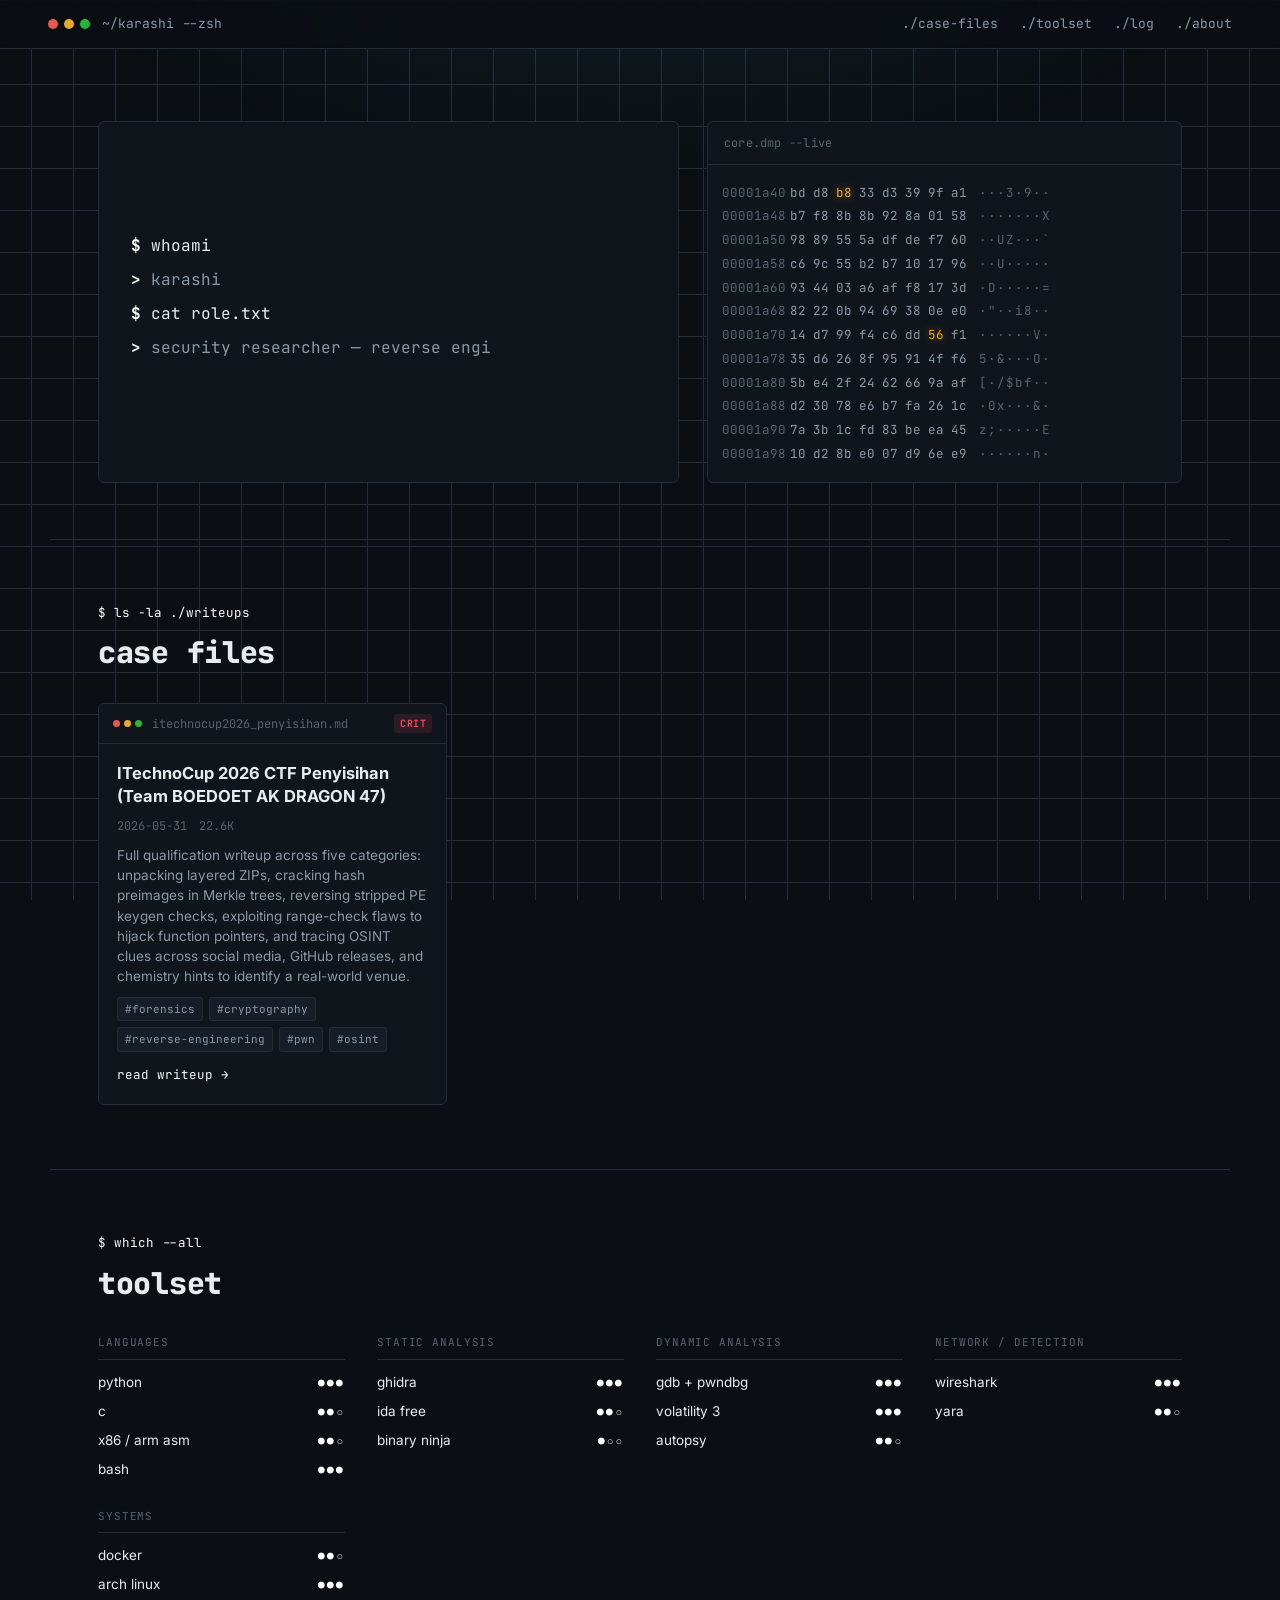
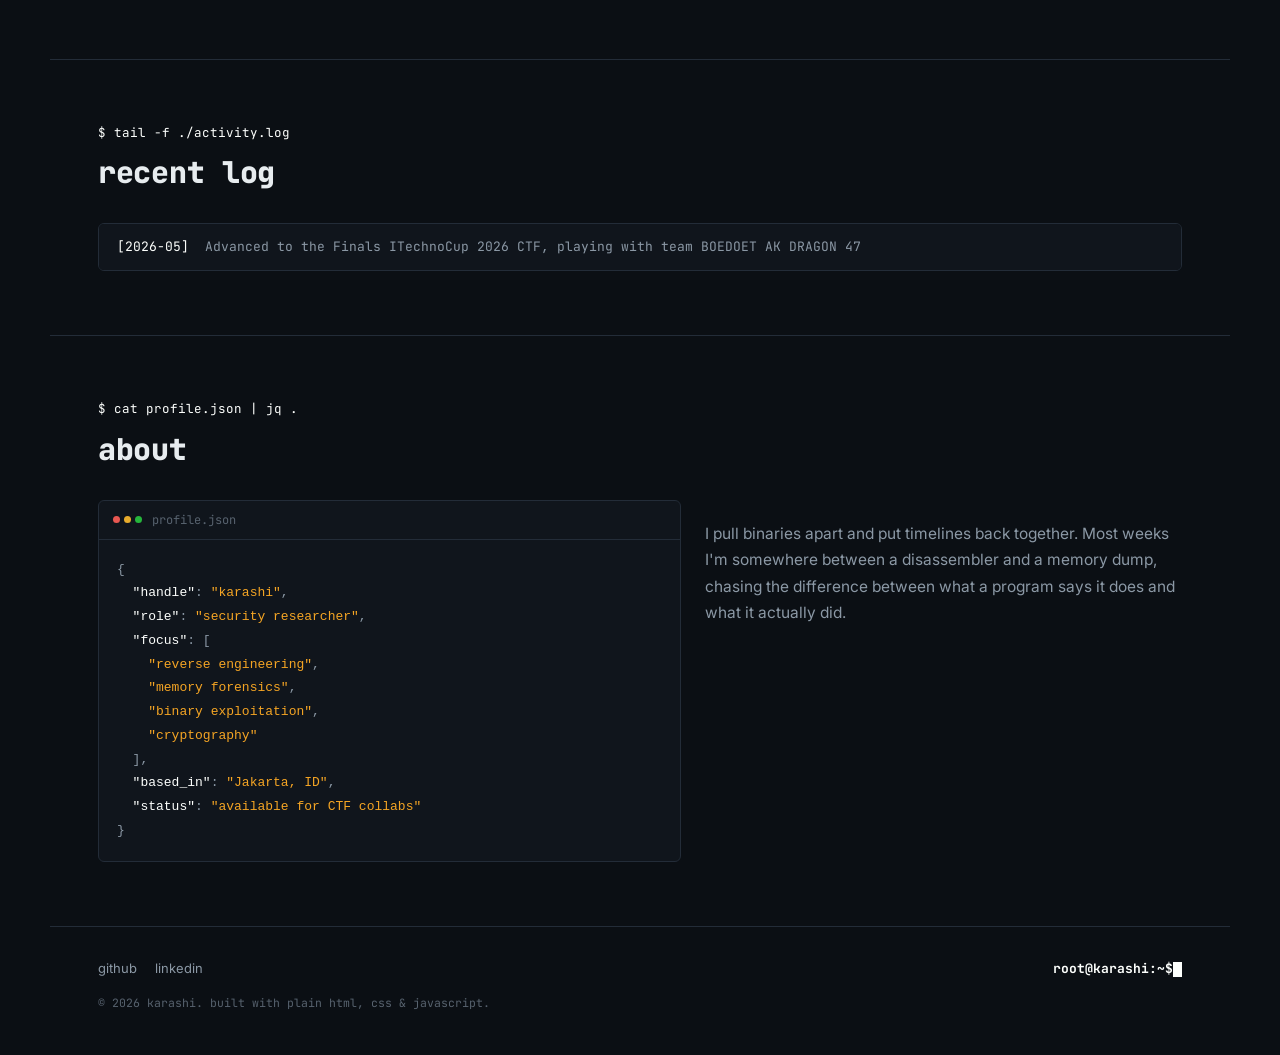
==== index.html @ c689bab4 "Add files via upload" ====
<!doctype html>
<html lang="en">
<head>
  <meta charset="UTF-8" />
  <meta name="viewport" content="width=device-width, initial-scale=1.0" />
  <title>karashi profile &amp; DFIR</title>
  <meta name="description" content="Portfolio and CTF/DFIR writeups by trace — reverse engineering, memory forensics, binary exploitation." />
  <link rel="stylesheet" href="style.css" />
</head>
<body>
  <div id="app"></div>
  <script src="script.js"></script>
</body>
</html>
---- style.css ----
@import url("https://fonts.googleapis.com/css2?family=JetBrains+Mono:wght@400;500;700;800&family=Inter:wght@400;500;600;700&display=swap");

:root {
  --bg: #0b0f14;
  --bg-elev: #10151c;
  --bg-elev-2: #161d26;
  --line: #232c38;
  --text: #e7ecef;
  --text-dim: #8b98a5;
  --text-faint: #57626e;

  --mint: #fdfffd;
  --amber: #f5a524;
  --red: #f2495c;

  --font-mono: "JetBrains Mono", ui-monospace, SFMono-Regular, Menlo, Consolas, monospace;
  --font-sans: "Inter", -apple-system, BlinkMacSystemFont, sans-serif;

  --radius: 6px;
  --container: 1180px;
}

* {
  box-sizing: border-box;
}

html {
  color-scheme: dark;
}

body {
  margin: 0;
  background: var(--bg);
  color: var(--text);
  font-family: var(--font-sans);
  line-height: 1.5;
  -webkit-font-smoothing: antialiased;
  background-image:
    linear-gradient(var(--line) 1px, transparent 1px),
    linear-gradient(90deg, var(--line) 1px, transparent 1px);
  background-size: 42px 42px;
  background-position: center top;
  background-attachment: fixed;
  background-color: var(--bg);
}

body::before {
  content: "";
  position: fixed;
  inset: 0;
  pointer-events: none;
  background: radial-gradient(ellipse 80% 50% at 50% -10%, rgba(94, 234, 212, 0.08), transparent 60%);
  z-index: 0;
}

#app {
  position: relative;
  z-index: 1;
}

a {
  color: inherit;
}

::selection {
  background: var(--mint);
  color: #04231d;
}

/* ---------- titlebar / nav ---------- */

.titlebar {
  position: sticky;
  top: 0;
  z-index: 20;
  display: flex;
  align-items: center;
  justify-content: space-between;
  gap: 16px;
  padding: 14px clamp(16px, 4vw, 48px);
  background: rgba(11, 15, 20, 0.86);
  backdrop-filter: blur(10px);
  border-bottom: 1px solid var(--line);
  font-family: var(--font-mono);
}

.titlebar-left {
  display: flex;
  align-items: center;
  gap: 12px;
  min-width: 0;
}

.term-dots {
  display: inline-flex;
  gap: 6px;
  flex: none;
}

.term-dots.small {
  gap: 4px;
}

.dot {
  width: 10px;
  height: 10px;
  border-radius: 50%;
  display: inline-block;
  opacity: 0.9;
}

.term-dots.small .dot {
  width: 7px;
  height: 7px;
}

.dot-r {
  background: #ff5f57;
}
.dot-y {
  background: #febc2e;
}
.dot-g {
  background: #28c840;
}

.titlebar-path {
  color: var(--text-dim);
  font-size: 13px;
  white-space: nowrap;
  overflow: hidden;
  text-overflow: ellipsis;
}

.nav {
  display: flex;
  gap: clamp(10px, 2vw, 22px);
  font-size: 13px;
}

.nav-link {
  text-decoration: none;
  color: var(--text-dim);
  transition: color 0.15s ease;
  white-space: nowrap;
}

.nav-link:hover,
.nav-link:focus-visible {
  color: var(--mint);
}

/* ---------- hero ---------- */

.hero {
  display: grid;
  grid-template-columns: 1.1fr 0.9fr;
  gap: 28px;
  align-items: stretch;
  max-width: var(--container);
  margin: 0 auto;
  padding: clamp(28px, 6vw, 72px) clamp(16px, 4vw, 48px) clamp(20px, 5vw, 56px);
}

.hero-term {
  background: var(--bg-elev);
  border: 1px solid var(--line);
  border-radius: var(--radius);
  padding: 28px clamp(18px, 3vw, 32px);
  font-family: var(--font-mono);
  font-size: clamp(14px, 1.6vw, 16px);
  min-height: 300px;
  display: flex;
  flex-direction: column;
  justify-content: center;
}

.term-line {
  display: block;
  margin-bottom: 10px;
  overflow-wrap: anywhere;
}

.term-prompt {
  color: var(--mint);
  font-weight: 700;
}

.term-out {
  color: var(--text-dim);
}

.term-bio {
  display: inline-block;
  max-width: 46ch;
  color: var(--text);
}

.term-cursor {
  display: inline-block;
  width: 9px;
  height: 1.1em;
  background: var(--mint);
  vertical-align: text-bottom;
  animation: blink 1s steps(1) infinite;
}

@keyframes blink {
  50% {
    opacity: 0;
  }
}

.hero-hex-frame {
  background: var(--bg-elev);
  border: 1px solid var(--line);
  border-radius: var(--radius);
  overflow: hidden;
  display: flex;
  flex-direction: column;
}

.hex-frame-title {
  font-family: var(--font-mono);
  font-size: 12px;
  color: var(--text-faint);
  padding: 12px 16px;
  border-bottom: 1px solid var(--line);
  letter-spacing: 0.02em;
}

.hero-hex {
  padding: 16px 14px;
  overflow: hidden;
  flex: 1;
}

.hexdump {
  font-family: var(--font-mono);
  font-size: 12.5px;
  line-height: 1.9;
}

.hex-row {
  display: flex;
  align-items: baseline;
  gap: 12px;
  white-space: nowrap;
}

.hex-offset {
  color: var(--text-faint);
  width: 7ch;
  flex: none;
}

.hex-bytes {
  display: inline-flex;
  gap: 7px;
  color: var(--text-dim);
  flex: none;
}

.hex-byte {
  transition: color 0.2s ease, text-shadow 0.2s ease;
}

.hex-byte.hex-flag {
  color: var(--amber);
  text-shadow: 0 0 8px rgba(245, 165, 36, 0.55);
}

.hex-ascii {
  color: var(--text-faint);
  letter-spacing: 1px;
}

/* ---------- sections ---------- */

.section {
  max-width: var(--container);
  margin: 0 auto;
  padding: clamp(36px, 6vw, 64px) clamp(16px, 4vw, 48px);
  border-top: 1px solid var(--line);
}

.section-head {
  margin-bottom: 28px;
}

.section-prompt {
  display: block;
  font-family: var(--font-mono);
  font-size: 12.5px;
  color: var(--mint);
  margin-bottom: 8px;
}

.section-title {
  font-family: var(--font-mono);
  font-weight: 800;
  font-size: clamp(22px, 3vw, 30px);
  margin: 0;
  letter-spacing: -0.01em;
}

[data-reveal] {
  opacity: 0;
  transform: translateY(14px);
  transition: opacity 0.5s ease, transform 0.5s ease;
}

[data-reveal].is-visible {
  opacity: 1;
  transform: translateY(0);
}

/* ---------- case files (writeups) ---------- */

.case-grid {
  display: grid;
  grid-template-columns: repeat(auto-fill, minmax(320px, 1fr));
  gap: 18px;
}

.case-card {
  background: var(--bg-elev);
  border: 1px solid var(--line);
  border-radius: var(--radius);
  display: flex;
  flex-direction: column;
  transition: border-color 0.2s ease, transform 0.2s ease;
}

.case-card:hover {
  border-color: #33404e;
  transform: translateY(-2px);
}

.case-titlebar {
  display: flex;
  align-items: center;
  gap: 10px;
  padding: 10px 14px;
  border-bottom: 1px solid var(--line);
}

.case-file {
  font-family: var(--font-mono);
  font-size: 12px;
  color: var(--text-faint);
  flex: 1;
  overflow: hidden;
  text-overflow: ellipsis;
  white-space: nowrap;
}

.level {
  font-family: var(--font-mono);
  font-size: 10px;
  font-weight: 700;
  letter-spacing: 0.06em;
  padding: 2px 6px;
  border-radius: 3px;
  flex: none;
}

.level-info {
  color: var(--mint);
  background: rgba(94, 234, 212, 0.1);
}

.level-warn {
  color: var(--amber);
  background: rgba(245, 165, 36, 0.12);
}

.level-crit {
  color: var(--red);
  background: rgba(242, 73, 92, 0.12);
}

.case-body {
  padding: 18px 18px 20px;
  display: flex;
  flex-direction: column;
  gap: 10px;
  flex: 1;
}

.case-title {
  font-size: 16.5px;
  line-height: 1.35;
  margin: 0;
  font-weight: 700;
}

.case-meta {
  font-family: var(--font-mono);
  font-size: 12px;
  color: var(--text-faint);
  display: flex;
  gap: 12px;
}

.meta-dim {
  color: var(--text-faint);
}

.case-summary {
  font-size: 13.5px;
  color: var(--text-dim);
  margin: 0;
  flex: 1;
}

.case-tags {
  display: flex;
  flex-wrap: wrap;
  gap: 6px;
}

.tag {
  font-family: var(--font-mono);
  font-size: 11px;
  color: var(--text-dim);
  background: var(--bg-elev-2);
  border: 1px solid var(--line);
  padding: 3px 7px;
  border-radius: 3px;
}

.case-link {
  font-family: var(--font-mono);
  font-size: 12.5px;
  color: var(--mint);
  text-decoration: none;
  margin-top: 4px;
}

.case-link:hover {
  text-decoration: underline;
}

/* ---------- toolset ---------- */

.tool-grid {
  display: grid;
  grid-template-columns: repeat(auto-fit, minmax(220px, 1fr));
  gap: 28px 32px;
}

.tool-group-label {
  font-family: var(--font-mono);
  font-size: 11px;
  text-transform: uppercase;
  letter-spacing: 0.08em;
  color: var(--text-faint);
  margin-bottom: 12px;
  padding-bottom: 8px;
  border-bottom: 1px solid var(--line);
}

.tool-list {
  list-style: none;
  margin: 0;
  padding: 0;
  display: flex;
  flex-direction: column;
  gap: 9px;
}

.tool-row {
  display: flex;
  align-items: baseline;
  justify-content: space-between;
  gap: 10px;
  font-size: 13.5px;
}

.tool-name {
  color: var(--text);
}

.tool-meter {
  font-family: var(--font-mono);
  font-size: 11px;
  color: var(--mint);
  letter-spacing: 2px;
  flex: none;
}

/* ---------- log ---------- */

.log-list {
  list-style: none;
  margin: 0;
  padding: 0;
  display: flex;
  flex-direction: column;
  border: 1px solid var(--line);
  border-radius: var(--radius);
  overflow: hidden;
}

.log-line {
  display: flex;
  gap: 16px;
  padding: 13px 18px;
  font-family: var(--font-mono);
  font-size: 13px;
  background: var(--bg-elev);
}

.log-line:nth-child(even) {
  background: var(--bg-elev-2);
}

.log-date {
  color: var(--mint);
  flex: none;
}

.log-text {
  color: var(--text-dim);
}

/* ---------- about ---------- */

.about-grid {
  display: grid;
  grid-template-columns: 1.1fr 0.9fr;
  gap: 24px;
  align-items: start;
}

.about-window {
  background: var(--bg-elev);
  border: 1px solid var(--line);
  border-radius: var(--radius);
  overflow: hidden;
}

.json-block {
  margin: 0;
  padding: 18px;
  font-family: var(--font-mono);
  font-size: 13px;
  line-height: 1.75;
  overflow-x: auto;
  color: var(--text-dim);
}

.json-key {
  color: var(--mint);
}

.json-str {
  color: var(--amber);
}

.about-text {
  font-size: 15.5px;
  color: var(--text-dim);
  line-height: 1.7;
  padding-top: 6px;
}

/* ---------- footer ---------- */

.footer {
  max-width: var(--container);
  margin: 0 auto;
  padding: 32px clamp(16px, 4vw, 48px) 56px;
  border-top: 1px solid var(--line);
  display: flex;
  flex-wrap: wrap;
  align-items: center;
  justify-content: space-between;
  gap: 16px;
}

.footer-links {
  display: flex;
  gap: 18px;
  font-size: 13px;
}

.footer-links a {
  text-decoration: none;
  color: var(--text-dim);
}

.footer-links a:hover {
  color: var(--mint);
}

.footer-prompt {
  font-family: var(--font-mono);
  font-size: 13px;
  color: var(--text-faint);
}

.footer-meta {
  width: 100%;
  font-family: var(--font-mono);
  font-size: 11.5px;
  color: var(--text-faint);
}

/* ---------- responsive ---------- */

@media (max-width: 860px) {
  .hero {
    grid-template-columns: 1fr;
  }
  .about-grid {
    grid-template-columns: 1fr;
  }
  .hero-hex {
    display: none;
  }
}

@media (max-width: 560px) {
  .nav {
    display: none;
  }
}

/* ---------- writeup page ---------- */

.wr-back {
  font-family: var(--font-mono);
  font-size: 13px;
  color: var(--text-dim);
  text-decoration: none;
}

.wr-back:hover {
  color: var(--mint);
}

.wr-shell {
  max-width: 880px;
  margin: 0 auto;
  padding: clamp(28px, 6vw, 56px) clamp(16px, 4vw, 32px) 80px;
}

.wr-header {
  border-bottom: 1px solid var(--line);
  padding-bottom: 24px;
  margin-bottom: 32px;
}

.wr-eyebrow {
  font-family: var(--font-mono);
  font-size: 12px;
  color: var(--mint);
  margin-bottom: 10px;
}

.wr-title {
  font-family: var(--font-mono);
  font-weight: 800;
  font-size: clamp(22px, 4vw, 30px);
  margin: 0 0 10px;
  line-height: 1.3;
}

.wr-meta {
  font-family: var(--font-mono);
  font-size: 12.5px;
  color: var(--text-faint);
  display: flex;
  flex-wrap: wrap;
  gap: 6px 16px;
}

.wr-meta strong {
  color: var(--text-dim);
  font-weight: 500;
}

.wr-toc {
  background: var(--bg-elev);
  border: 1px solid var(--line);
  border-radius: var(--radius);
  padding: 18px 22px;
  margin-bottom: 40px;
}

.wr-toc-label {
  font-family: var(--font-mono);
  font-size: 11px;
  color: var(--text-faint);
  text-transform: uppercase;
  letter-spacing: 0.08em;
  margin-bottom: 10px;
}

.wr-toc ol {
  margin: 0;
  padding-left: 20px;
  columns: 2;
  column-gap: 24px;
}

.wr-toc li {
  font-size: 13.5px;
  margin-bottom: 6px;
  break-inside: avoid;
}

.wr-toc a {
  color: var(--text-dim);
  text-decoration: none;
}

.wr-toc a:hover {
  color: var(--mint);
}

.wr-cat {
  margin-bottom: 56px;
  scroll-margin-top: 90px;
}

.wr-cat-title {
  font-family: var(--font-mono);
  font-weight: 800;
  font-size: 22px;
  color: var(--mint);
  border-bottom: 1px solid var(--line);
  padding-bottom: 10px;
  margin-bottom: 24px;
}

.wr-chal {
  margin-bottom: 40px;
  scroll-margin-top: 90px;
}

.wr-chal-title {
  font-size: 18px;
  font-weight: 700;
  margin: 0 0 12px;
  display: flex;
  align-items: center;
  gap: 10px;
}

.wr-chal-title .level {
  font-size: 10px;
}

.wr-body p {
  font-size: 15px;
  line-height: 1.75;
  color: var(--text-dim);
  margin: 0 0 14px;
}

.wr-body code {
  font-family: var(--font-mono);
  font-size: 0.88em;
  color: var(--amber);
  background: var(--bg-elev-2);
  padding: 1px 6px;
  border-radius: 3px;
}

.wr-term,
.wr-code {
  background: #0a0d11;
  border: 1px solid var(--line);
  border-radius: var(--radius);
  margin: 16px 0 20px;
  overflow: hidden;
}

.wr-term-bar {
  display: flex;
  align-items: center;
  gap: 8px;
  padding: 9px 14px;
  border-bottom: 1px solid var(--line);
}

.wr-term pre,
.wr-code pre {
  margin: 0;
  padding: 16px 18px;
  overflow-x: auto;
  font-family: var(--font-mono);
  font-size: 12.5px;
  line-height: 1.7;
  color: var(--text-dim);
}

.wr-term pre {
  color: #c9d1d9;
}

.wr-code .lang {
  font-family: var(--font-mono);
  font-size: 11px;
  color: var(--text-faint);
  margin-left: auto;
}

.wr-flag {
  font-family: var(--font-mono);
  font-size: 14px;
  color: var(--mint);
  background: rgba(94, 234, 212, 0.08);
  border: 1px solid rgba(94, 234, 212, 0.3);
  border-radius: var(--radius);
  padding: 12px 18px;
  margin: 18px 0;
  word-break: break-all;
}

.wr-flag-label {
  display: block;
  font-size: 10px;
  color: var(--text-faint);
  text-transform: uppercase;
  letter-spacing: 0.08em;
  margin-bottom: 4px;
}

.wr-hl {
  color: var(--amber);
}

@media (max-width: 700px) {
  .wr-toc ol {
    columns: 1;
  }
}

/* ---------- accessibility ---------- */

a:focus-visible,
button:focus-visible {
  outline: 2px solid var(--mint);
  outline-offset: 2px;
}

@media (prefers-reduced-motion: reduce) {
  .term-cursor {
    animation: none;
  }
  [data-reveal] {
    opacity: 1;
    transform: none;
    transition: none;
  }
}
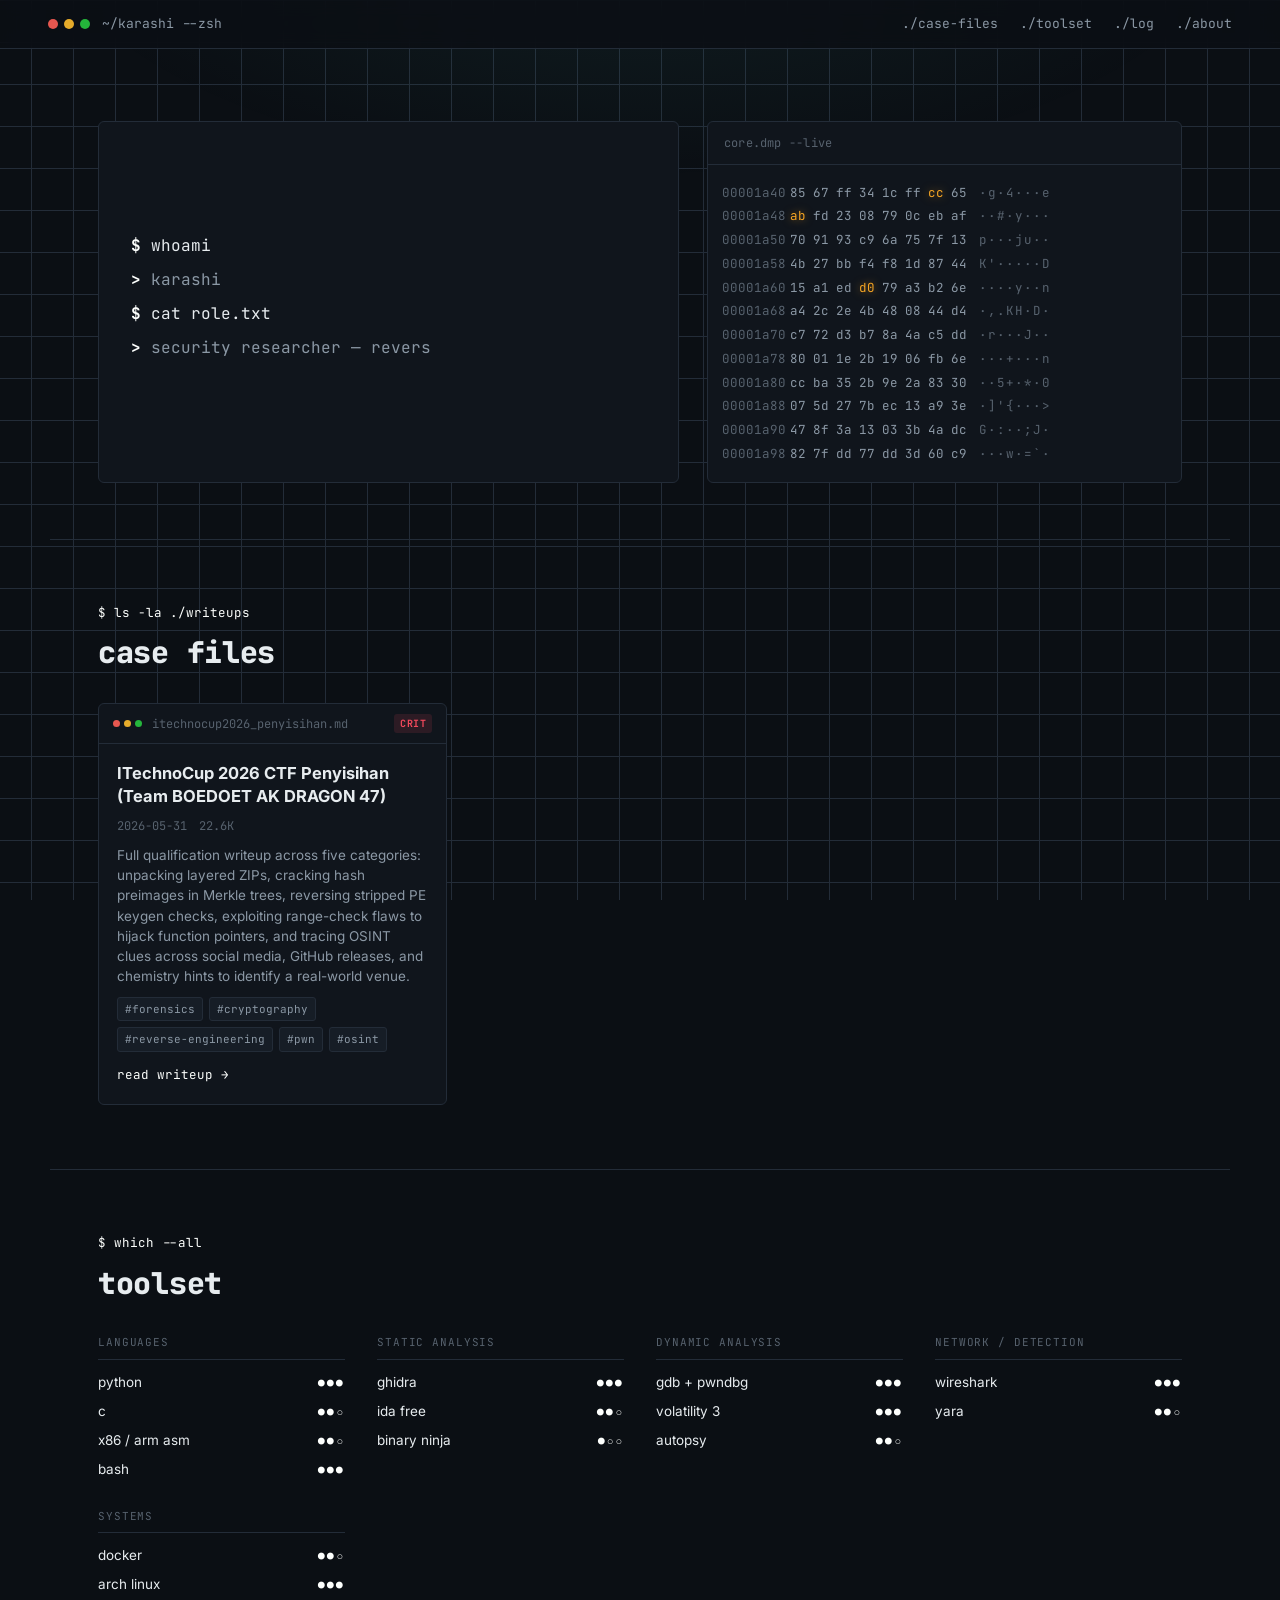
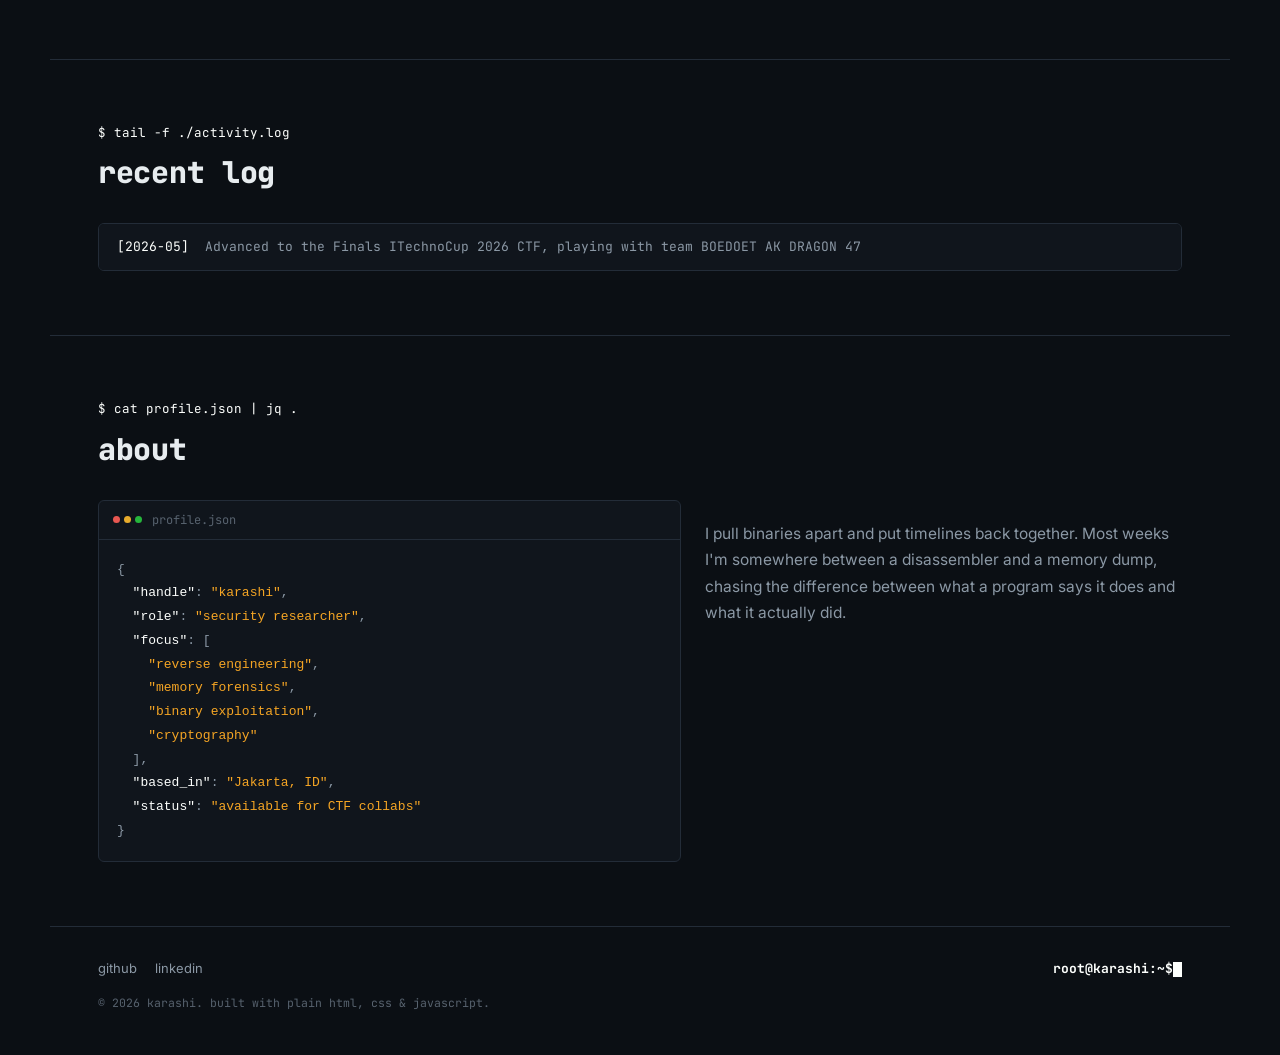
==== commit e967155f: "Update index.html" ====
--- a/index.html
+++ b/index.html
@@ -4,7 +4,7 @@
   <meta charset="UTF-8" />
   <meta name="viewport" content="width=device-width, initial-scale=1.0" />
   <title>karashi profile &amp; DFIR</title>
-  <meta name="description" content="Portfolio and CTF/DFIR writeups by trace — reverse engineering, memory forensics, binary exploitation." />
+  <meta name="description" content="Portfolio and CTF/DFIR writeups by karashi, reverse engineering, memory forensics, binary exploitation." />
   <link rel="stylesheet" href="style.css" />
 </head>
 <body>
